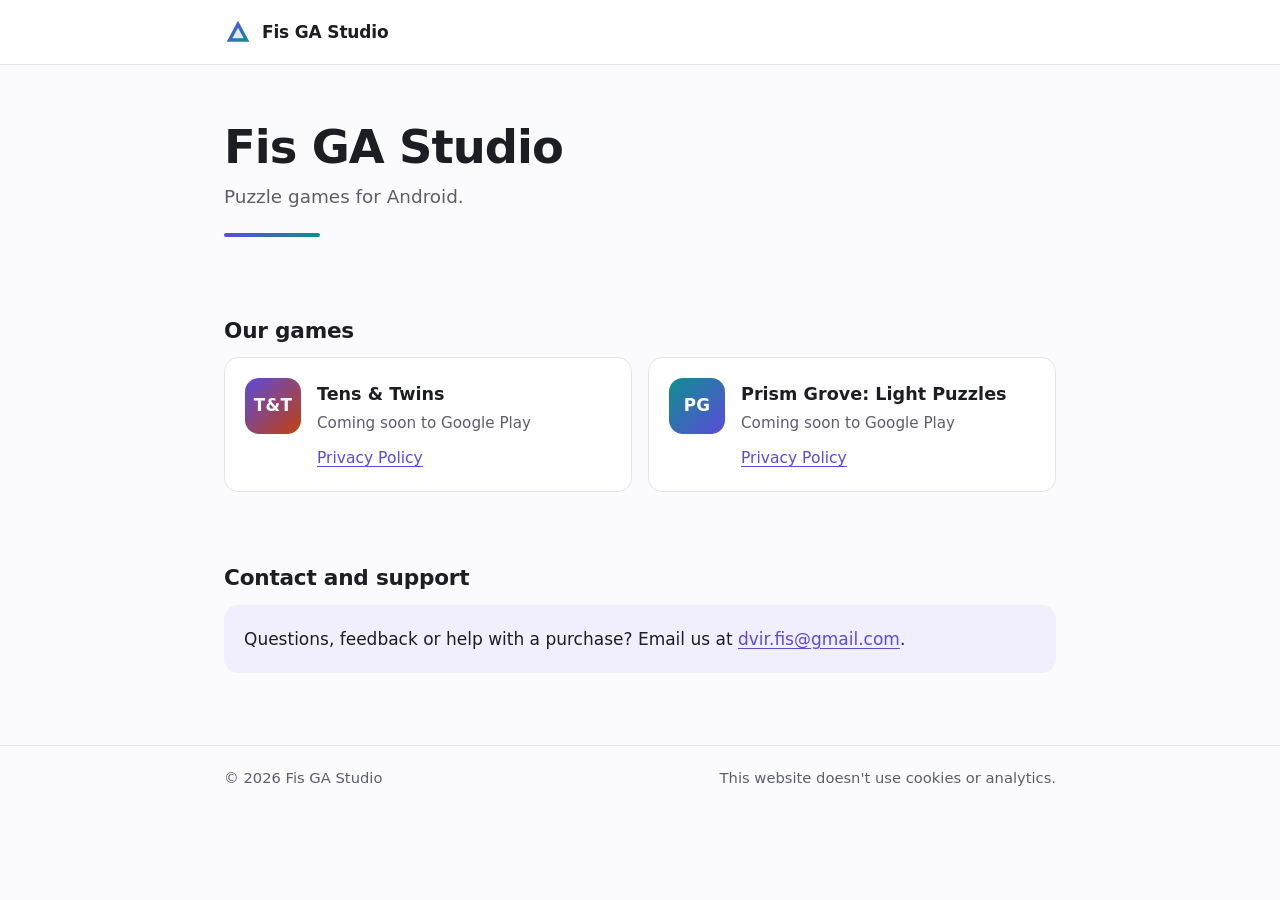
==== index.html @ d207b7dd "Add studio site, privacy policies and app-ads.txt" ====
<!doctype html>
<html lang="en">
<head>
  <meta charset="utf-8">
  <meta name="viewport" content="width=device-width, initial-scale=1">
  <title>Fis GA Studio</title>
  <meta name="description" content="Fis GA Studio makes puzzle games for Android: Tens &amp; Twins and Prism Grove: Light Puzzles. Privacy policies and contact details.">
  <meta name="color-scheme" content="light dark">
  <link rel="icon" href="data:image/svg+xml,%3Csvg xmlns='http://www.w3.org/2000/svg' viewBox='0 0 32 32'%3E%3Cpath d='M16 3 29 27H3z' fill='%235b4bdb'/%3E%3Cpath d='M16 11l6.5 12h-13z' fill='%23fff' opacity='.85'/%3E%3C/svg%3E">
  <link rel="stylesheet" href="style.css">
</head>
<body>
  <a class="skip" href="#main">Skip to content</a>

  <header class="site-header">
    <div class="wrap">
      <a class="brand" href="./">
        <svg width="28" height="28" viewBox="0 0 32 32" aria-hidden="true">
          <defs>
            <linearGradient id="brand-g" x1="0" y1="0" x2="1" y2="1">
              <stop offset="0" stop-color="#5b4bdb"/>
              <stop offset="1" stop-color="#0f8f8f"/>
            </linearGradient>
          </defs>
          <path d="M16 3 29 27H3z" fill="url(#brand-g)"/>
          <path d="M16 11l6.5 12h-13z" fill="#fff" opacity=".85"/>
        </svg>
        Fis GA Studio
      </a>
    </div>
  </header>

  <main id="main" class="wrap">
    <div class="hero">
      <h1>Fis GA Studio</h1>
      <p>Puzzle games for Android.</p>
      <div class="prism-bar" aria-hidden="true"></div>
    </div>

    <section aria-labelledby="games-title">
      <h2 id="games-title">Our games</h2>
      <div class="games">
        <article class="card">
          <div class="tile tt" aria-hidden="true">T&amp;T</div>
          <div>
            <h3>Tens &amp; Twins</h3>
            <p class="status">Coming soon to Google Play</p>
            <ul class="links">
              <li><a href="tens-and-twins-privacy.html">Privacy Policy</a></li>
            </ul>
          </div>
        </article>

        <article class="card">
          <div class="tile pg" aria-hidden="true">PG</div>
          <div>
            <h3>Prism Grove: Light Puzzles</h3>
            <p class="status">Coming soon to Google Play</p>
            <ul class="links">
              <li><a href="prism-grove-privacy.html">Privacy Policy</a></li>
            </ul>
          </div>
        </article>
      </div>
    </section>

    <section aria-labelledby="contact-title">
      <h2 id="contact-title">Contact and support</h2>
      <div class="contact">
        <p>Questions, feedback or help with a purchase? Email us at <a href="mailto:dvir.fis@gmail.com">dvir.fis@gmail.com</a>.</p>
      </div>
    </section>
  </main>

  <footer class="site-footer">
    <div class="wrap">
      <p>&copy; 2026 Fis GA Studio</p>
      <p>This website doesn't use cookies or analytics.</p>
    </div>
  </footer>
</body>
</html>
---- style.css ----
:root {
  color-scheme: light dark;
  --bg: #fbfbfd;
  --surface: #ffffff;
  --text: #1d1d24;
  --muted: #5d5d6b;
  --border: #e4e4ea;
  --accent: #5b4bdb;
  --accent-2: #0f8f8f;
  --tint: #f1effe;
  --radius: 14px;
  --font: system-ui, -apple-system, "Segoe UI", Roboto, "Helvetica Neue", Arial, sans-serif;
}

@media (prefers-color-scheme: dark) {
  :root {
    --bg: #121217;
    --surface: #1b1b22;
    --text: #ececf1;
    --muted: #a3a3b2;
    --border: #2c2c36;
    --accent: #a99bff;
    --accent-2: #4fd1c5;
    --tint: #211f33;
  }
}

*,
*::before,
*::after {
  box-sizing: border-box;
}

html {
  -webkit-text-size-adjust: 100%;
}

body {
  margin: 0;
  background: var(--bg);
  color: var(--text);
  font-family: var(--font);
  font-size: 17px;
  line-height: 1.65;
}

a {
  color: var(--accent);
  text-underline-offset: 3px;
}

a:hover {
  text-decoration-thickness: 2px;
}

a:focus-visible {
  outline: 3px solid var(--accent);
  outline-offset: 2px;
  border-radius: 4px;
}

.skip {
  position: absolute;
  left: -9999px;
}

.skip:focus {
  left: 16px;
  top: 12px;
  background: var(--surface);
  padding: 8px 12px;
  border-radius: 8px;
  z-index: 10;
}

.wrap {
  width: 100%;
  max-width: 880px;
  margin: 0 auto;
  padding: 0 16px;
}

.wrap.narrow {
  max-width: 720px;
}

@media (min-width: 640px) {
  .wrap {
    padding: 0 24px;
  }
}

/* Header */
.site-header {
  border-bottom: 1px solid var(--border);
  background: var(--surface);
}

.site-header .wrap {
  display: flex;
  align-items: center;
  justify-content: space-between;
  gap: 12px;
  min-height: 64px;
}

.brand {
  display: inline-flex;
  align-items: center;
  gap: 10px;
  color: var(--text);
  text-decoration: none;
  font-weight: 700;
  letter-spacing: -0.01em;
}

.brand svg {
  flex: none;
}

/* Home hero */
.hero {
  padding: 56px 0 32px;
}

.hero h1 {
  margin: 0 0 8px;
  font-size: clamp(2rem, 6vw, 2.9rem);
  line-height: 1.15;
  letter-spacing: -0.02em;
}

.hero p {
  margin: 0;
  color: var(--muted);
  font-size: 1.15rem;
}

.prism-bar {
  height: 4px;
  width: 96px;
  margin: 20px 0 0;
  border-radius: 4px;
  background: linear-gradient(90deg, var(--accent), var(--accent-2));
}

/* Sections */
section {
  padding: 16px 0 24px;
}

h2 {
  font-size: 1.35rem;
  line-height: 1.3;
  margin: 32px 0 12px;
  letter-spacing: -0.01em;
}

h3 {
  font-size: 1.08rem;
  margin: 24px 0 8px;
}

/* Game cards */
.games {
  display: grid;
  gap: 16px;
  grid-template-columns: 1fr;
}

@media (min-width: 640px) {
  .games {
    grid-template-columns: 1fr 1fr;
  }
}

.card {
  display: flex;
  gap: 16px;
  align-items: flex-start;
  padding: 20px;
  background: var(--surface);
  border: 1px solid var(--border);
  border-radius: var(--radius);
}

.tile {
  flex: none;
  width: 56px;
  height: 56px;
  border-radius: 14px;
  display: grid;
  place-items: center;
  color: #ffffff;
  font-weight: 800;
  font-size: 1.05rem;
  letter-spacing: 0.02em;
}

.tile.tt {
  background: linear-gradient(135deg, #5b4bdb, #c2410c);
}

.tile.pg {
  background: linear-gradient(135deg, #0f8f8f, #5b4bdb);
}

.card h3 {
  margin: 2px 0 2px;
  font-size: 1.1rem;
}

.card .status {
  margin: 0 0 10px;
  color: var(--muted);
  font-size: 0.95rem;
}

.card .links {
  margin: 0;
  padding: 0;
  list-style: none;
  font-size: 0.97rem;
}

.contact {
  padding: 20px;
  background: var(--tint);
  border-radius: var(--radius);
}

.contact p {
  margin: 0;
}

/* Policy pages */
.doc-head {
  padding: 40px 0 8px;
}

.doc-head .kicker {
  margin: 0 0 6px;
  font-size: 0.9rem;
  font-weight: 600;
  color: var(--accent-2);
  text-transform: uppercase;
  letter-spacing: 0.06em;
}

.doc-head h1 {
  margin: 0 0 8px;
  font-size: clamp(1.75rem, 5vw, 2.3rem);
  line-height: 1.2;
  letter-spacing: -0.02em;
}

.doc-head .updated {
  margin: 0;
  color: var(--muted);
  font-size: 0.95rem;
}

.summary {
  margin: 24px 0 8px;
  padding: 18px 20px;
  background: var(--tint);
  border-radius: var(--radius);
}

.summary h2 {
  margin-top: 0;
  font-size: 1.1rem;
}

.summary ul {
  margin: 0;
  padding-left: 1.2em;
}

.toc {
  margin: 20px 0 8px;
  padding: 16px 20px;
  border: 1px solid var(--border);
  border-radius: var(--radius);
  background: var(--surface);
  font-size: 0.97rem;
}

.toc h2 {
  margin: 0 0 6px;
  font-size: 1rem;
}

.toc ol {
  margin: 0;
  padding-left: 1.3em;
  columns: 1;
}

@media (min-width: 640px) {
  .toc ol {
    columns: 2;
    column-gap: 32px;
  }
}

.doc > h2 {
  scroll-margin-top: 16px;
  padding-top: 24px;
  border-top: 1px solid var(--border);
}

.doc .toc li {
  margin: 0;
  padding: 2px 0;
  break-inside: avoid;
}

.doc ul {
  padding-left: 1.2em;
}

.doc li {
  margin: 4px 0;
}

/* Footer */
.site-footer {
  margin-top: 48px;
  border-top: 1px solid var(--border);
  color: var(--muted);
  font-size: 0.92rem;
}

.site-footer .wrap {
  padding-top: 20px;
  padding-bottom: 32px;
  display: flex;
  flex-wrap: wrap;
  gap: 8px 24px;
  justify-content: space-between;
}

.site-footer p {
  margin: 0;
}
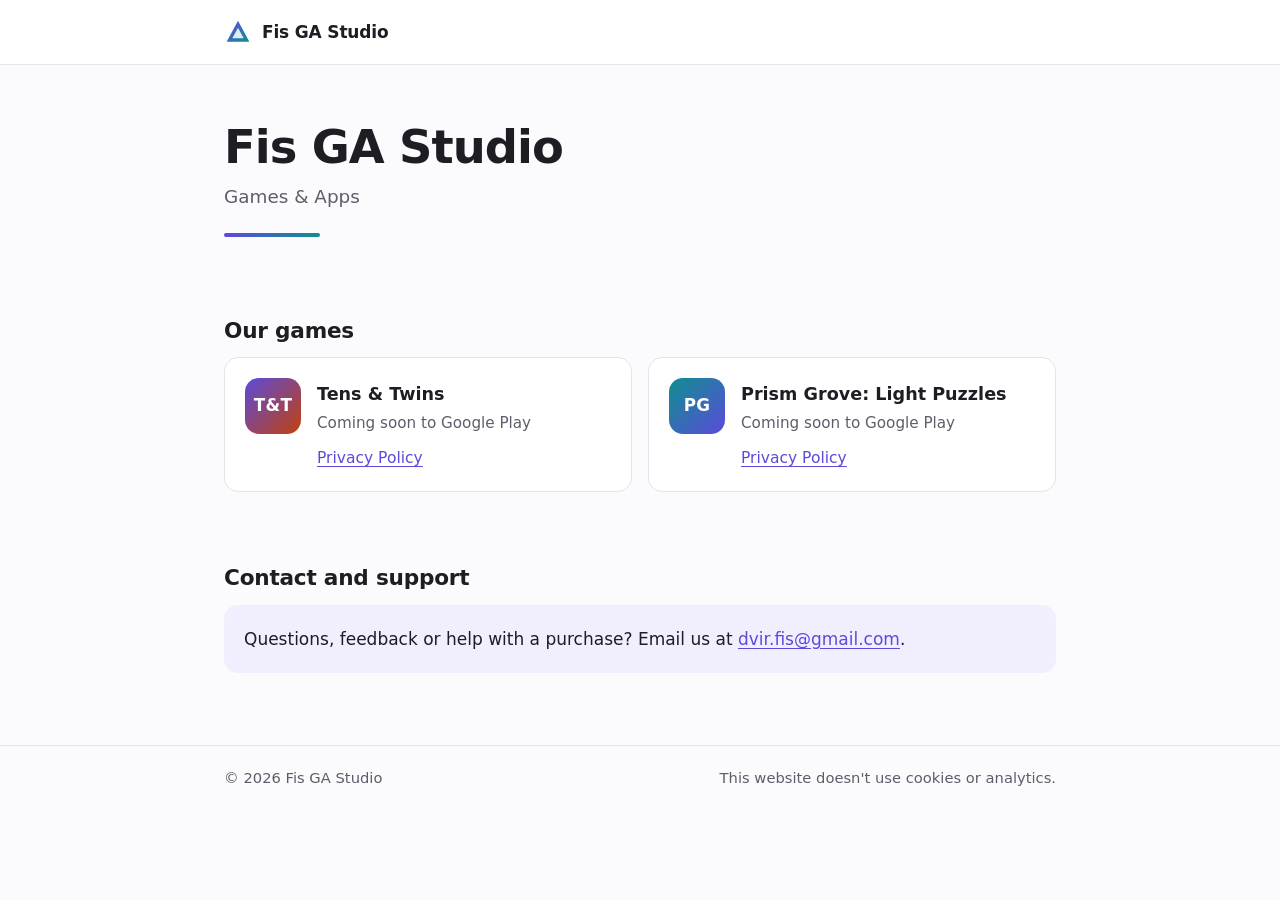
==== commit 6f4740ca: "Update home tagline to Games & Apps" ====
--- a/index.html
+++ b/index.html
@@ -4,7 +4,7 @@
   <meta charset="utf-8">
   <meta name="viewport" content="width=device-width, initial-scale=1">
   <title>Fis GA Studio</title>
-  <meta name="description" content="Fis GA Studio makes puzzle games for Android: Tens &amp; Twins and Prism Grove: Light Puzzles. Privacy policies and contact details.">
+  <meta name="description" content="Fis GA Studio, Games &amp; Apps. Home of Tens &amp; Twins and Prism Grove: Light Puzzles, with privacy policies and contact details.">
   <meta name="color-scheme" content="light dark">
   <link rel="icon" href="data:image/svg+xml,%3Csvg xmlns='http://www.w3.org/2000/svg' viewBox='0 0 32 32'%3E%3Cpath d='M16 3 29 27H3z' fill='%235b4bdb'/%3E%3Cpath d='M16 11l6.5 12h-13z' fill='%23fff' opacity='.85'/%3E%3C/svg%3E">
   <link rel="stylesheet" href="style.css">
@@ -33,7 +33,7 @@
   <main id="main" class="wrap">
     <div class="hero">
       <h1>Fis GA Studio</h1>
-      <p>Puzzle games for Android.</p>
+      <p>Games &amp; Apps</p>
       <div class="prism-bar" aria-hidden="true"></div>
     </div>
 
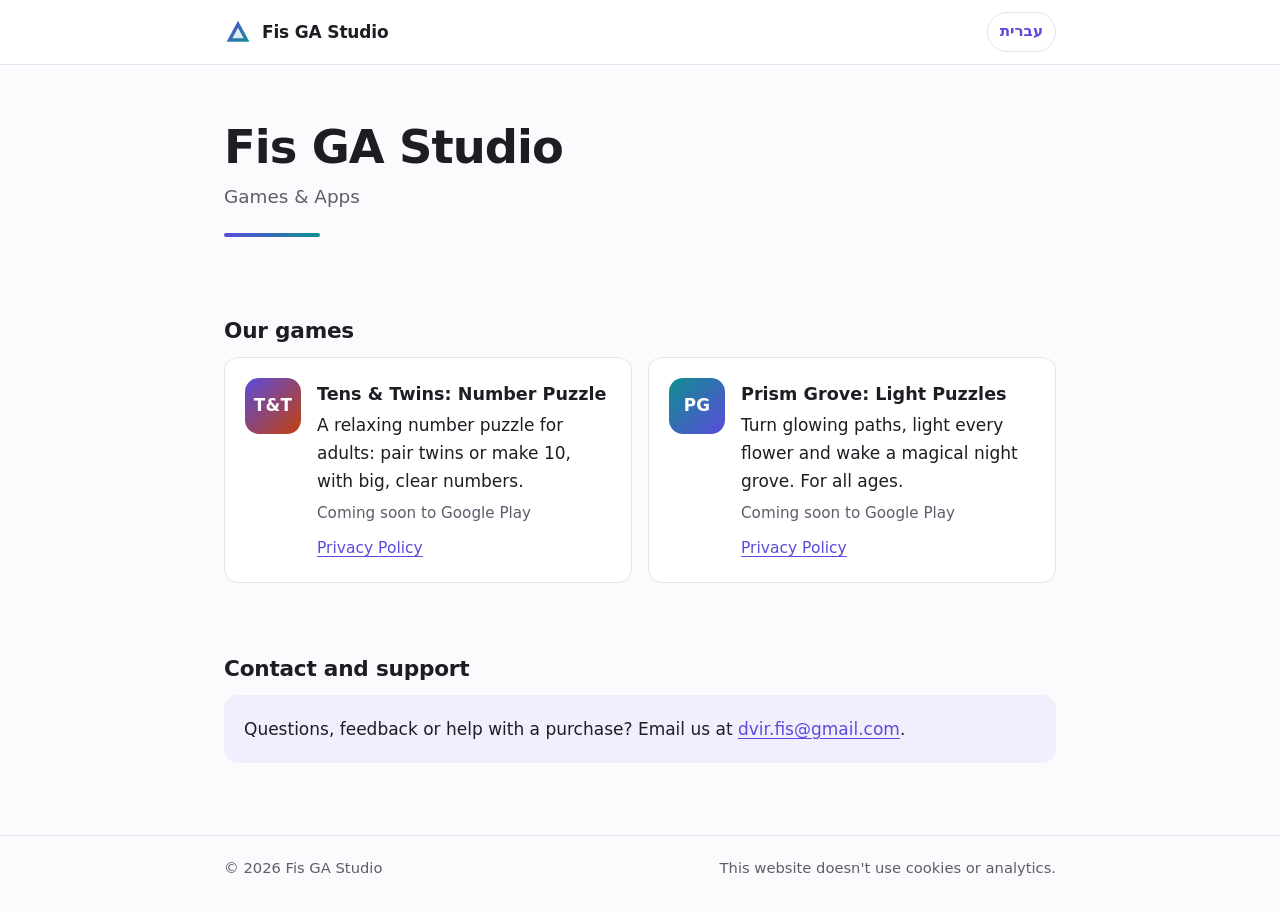
==== commit 8c939c57: "Open each page in the visitor's language by default" ====
--- a/index.html
+++ b/index.html
@@ -1,13 +1,15 @@
 <!doctype html>
-<html lang="en">
+<html lang="en" dir="ltr">
 <head>
   <meta charset="utf-8">
   <meta name="viewport" content="width=device-width, initial-scale=1">
   <title>Fis GA Studio</title>
   <meta name="description" content="Fis GA Studio, Games &amp; Apps. Home of Tens &amp; Twins and Prism Grove: Light Puzzles, with privacy policies and contact details.">
   <meta name="color-scheme" content="light dark">
+  <link rel="alternate" hreflang="he" href="https://dvirf8969.github.io/he.html">
   <link rel="icon" href="data:image/svg+xml,%3Csvg xmlns='http://www.w3.org/2000/svg' viewBox='0 0 32 32'%3E%3Cpath d='M16 3 29 27H3z' fill='%235b4bdb'/%3E%3Cpath d='M16 11l6.5 12h-13z' fill='%23fff' opacity='.85'/%3E%3C/svg%3E">
   <link rel="stylesheet" href="style.css">
+  <script>(function(){var k='fis-lang',s=null;try{s=localStorage.getItem(k)}catch(e){}if(/[?&]lang=en(&|$)/.test(location.search)){try{localStorage.setItem(k,'en')}catch(e){}return}if(s==='en')return;var l=((navigator.languages&&navigator.languages[0])||navigator.language||'').toLowerCase();if(s==='he'||l.indexOf('he')===0||l.indexOf('iw')===0)location.replace('he.html')})();</script>
 </head>
 <body>
   <a class="skip" href="#main">Skip to content</a>
@@ -27,6 +29,7 @@
         </svg>
         Fis GA Studio
       </a>
+      <a class="lang" href="he.html" lang="he" hreflang="he">עברית</a>
     </div>
   </header>
 
@@ -43,7 +46,8 @@
         <article class="card">
           <div class="tile tt" aria-hidden="true">T&amp;T</div>
           <div>
-            <h3>Tens &amp; Twins</h3>
+            <h3>Tens &amp; Twins: Number Puzzle</h3>
+            <p class="blurb">A relaxing number puzzle for adults: pair twins or make 10, with big, clear numbers.</p>
             <p class="status">Coming soon to Google Play</p>
             <ul class="links">
               <li><a href="tens-and-twins-privacy.html">Privacy Policy</a></li>
@@ -55,6 +59,7 @@
           <div class="tile pg" aria-hidden="true">PG</div>
           <div>
             <h3>Prism Grove: Light Puzzles</h3>
+            <p class="blurb">Turn glowing paths, light every flower and wake a magical night grove. For all ages.</p>
             <p class="status">Coming soon to Google Play</p>
             <ul class="links">
               <li><a href="prism-grove-privacy.html">Privacy Policy</a></li>
--- a/style.css
+++ b/style.css
@@ -61,11 +61,11 @@
 
 .skip {
   position: absolute;
-  left: -9999px;
+  inset-inline-start: -9999px;
 }
 
 .skip:focus {
-  left: 16px;
+  inset-inline-start: 16px;
   top: 12px;
   background: var(--surface);
   padding: 8px 12px;
@@ -116,6 +116,20 @@
 
 .brand svg {
   flex: none;
+}
+
+.lang {
+  color: var(--accent);
+  font-weight: 600;
+  font-size: 0.95rem;
+  text-decoration: none;
+  padding: 6px 12px;
+  border: 1px solid var(--border);
+  border-radius: 999px;
+}
+
+.lang:hover {
+  background: var(--tint);
 }
 
 /* Home hero */
@@ -210,6 +224,10 @@
   font-size: 1.1rem;
 }
 
+.card .blurb {
+  margin: 0 0 6px;
+}
+
 .card .status {
   margin: 0 0 10px;
   color: var(--muted);
@@ -274,7 +292,8 @@
 
 .summary ul {
   margin: 0;
-  padding-left: 1.2em;
+  padding: 0;
+  padding-inline-start: 1.2em;
 }
 
 .toc {
@@ -293,7 +312,8 @@
 
 .toc ol {
   margin: 0;
-  padding-left: 1.3em;
+  padding: 0;
+  padding-inline-start: 1.3em;
   columns: 1;
 }
 
@@ -317,7 +337,8 @@
 }
 
 .doc ul {
-  padding-left: 1.2em;
+  padding: 0;
+  padding-inline-start: 1.2em;
 }
 
 .doc li {
@@ -344,3 +365,21 @@
 .site-footer p {
   margin: 0;
 }
+
+/* Hebrew pages */
+[dir="rtl"] h1,
+[dir="rtl"] h2,
+[dir="rtl"] h3,
+[dir="rtl"] .brand {
+  letter-spacing: 0;
+}
+
+[dir="rtl"] .doc-head .kicker {
+  text-transform: none;
+  letter-spacing: 0;
+}
+
+.ltr {
+  direction: ltr;
+  unicode-bidi: isolate;
+}
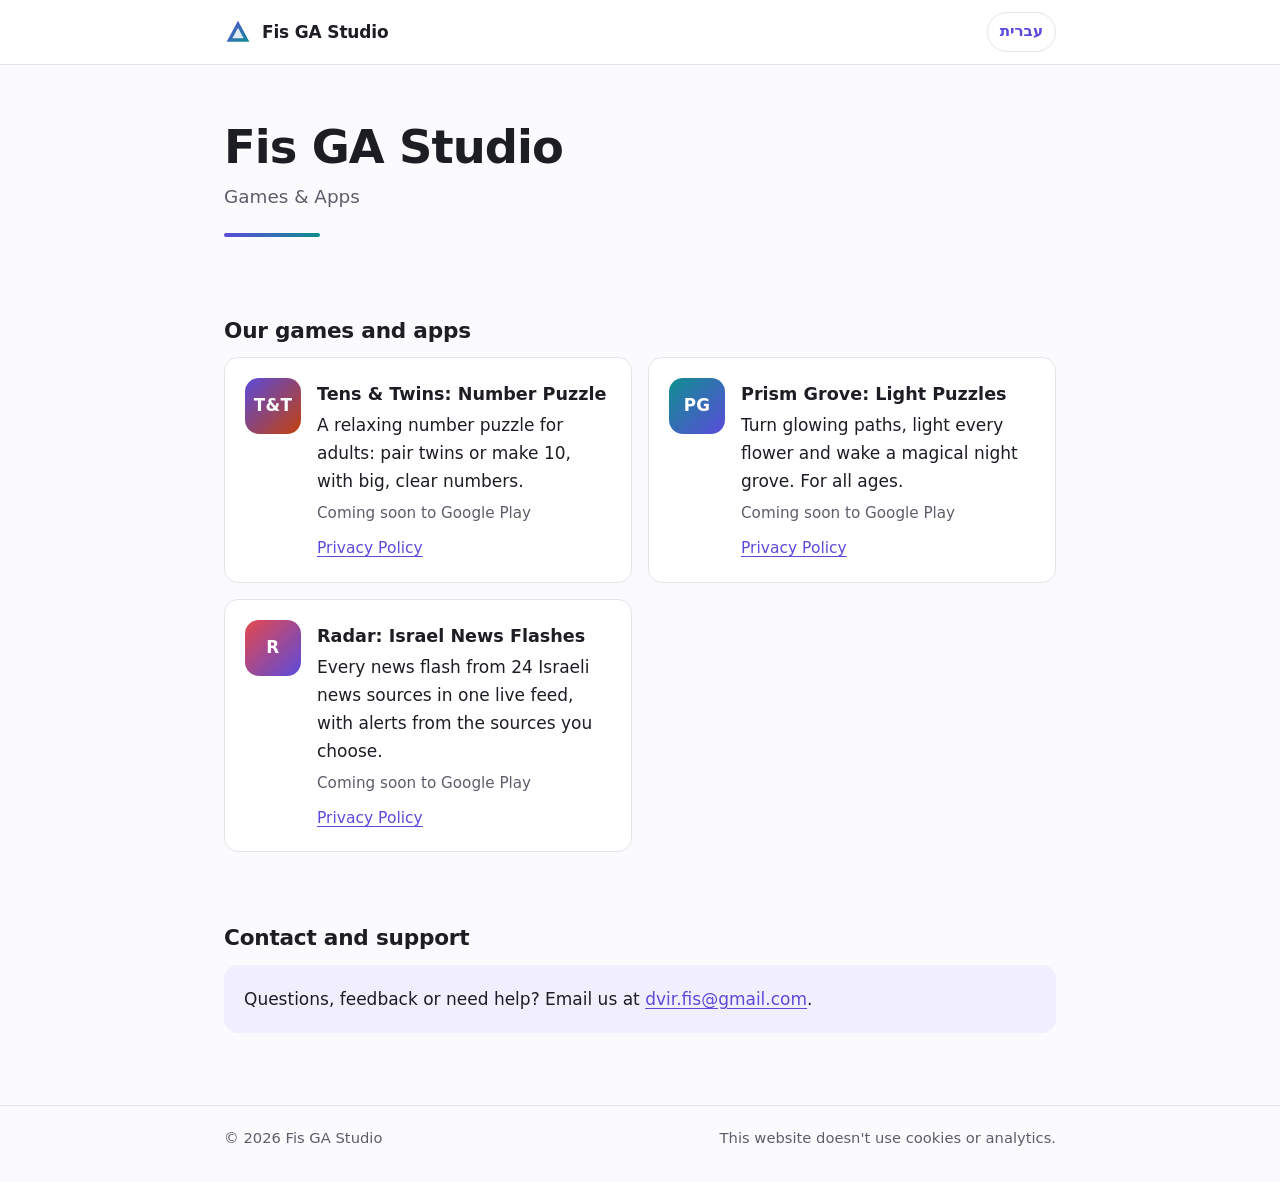
==== commit 487e1643: "Add the Radar privacy policy (with AdMob) and remove in-app purchases from the game policies Radar: " ====
--- a/index.html
+++ b/index.html
@@ -4,7 +4,7 @@
   <meta charset="utf-8">
   <meta name="viewport" content="width=device-width, initial-scale=1">
   <title>Fis GA Studio</title>
-  <meta name="description" content="Fis GA Studio, Games &amp; Apps. Home of Tens &amp; Twins and Prism Grove: Light Puzzles, with privacy policies and contact details.">
+  <meta name="description" content="Fis GA Studio, Games &amp; Apps. Home of Tens &amp; Twins, Prism Grove: Light Puzzles and Radar, with privacy policies and contact details.">
   <meta name="color-scheme" content="light dark">
   <link rel="alternate" hreflang="he" href="https://dvirf8969.github.io/he.html">
   <link rel="icon" href="data:image/svg+xml,%3Csvg xmlns='http://www.w3.org/2000/svg' viewBox='0 0 32 32'%3E%3Cpath d='M16 3 29 27H3z' fill='%235b4bdb'/%3E%3Cpath d='M16 11l6.5 12h-13z' fill='%23fff' opacity='.85'/%3E%3C/svg%3E">
@@ -41,7 +41,7 @@
     </div>
 
     <section aria-labelledby="games-title">
-      <h2 id="games-title">Our games</h2>
+      <h2 id="games-title">Our games and apps</h2>
       <div class="games">
         <article class="card">
           <div class="tile tt" aria-hidden="true">T&amp;T</div>
@@ -66,13 +66,25 @@
             </ul>
           </div>
         </article>
+
+        <article class="card">
+          <div class="tile radar" aria-hidden="true">R</div>
+          <div>
+            <h3>Radar: Israel News Flashes</h3>
+            <p class="blurb">Every news flash from 24 Israeli news sources in one live feed, with alerts from the sources you choose.</p>
+            <p class="status">Coming soon to Google Play</p>
+            <ul class="links">
+              <li><a href="radar-privacy.html">Privacy Policy</a></li>
+            </ul>
+          </div>
+        </article>
       </div>
     </section>
 
     <section aria-labelledby="contact-title">
       <h2 id="contact-title">Contact and support</h2>
       <div class="contact">
-        <p>Questions, feedback or help with a purchase? Email us at <a href="mailto:dvir.fis@gmail.com">dvir.fis@gmail.com</a>.</p>
+        <p>Questions, feedback or need help? Email us at <a href="mailto:dvir.fis@gmail.com">dvir.fis@gmail.com</a>.</p>
       </div>
     </section>
   </main>
--- a/style.css
+++ b/style.css
@@ -219,6 +219,10 @@
   background: linear-gradient(135deg, #0f8f8f, #5b4bdb);
 }
 
+.tile.radar {
+  background: linear-gradient(135deg, #e5484d, #5b4bdb);
+}
+
 .card h3 {
   margin: 2px 0 2px;
   font-size: 1.1rem;
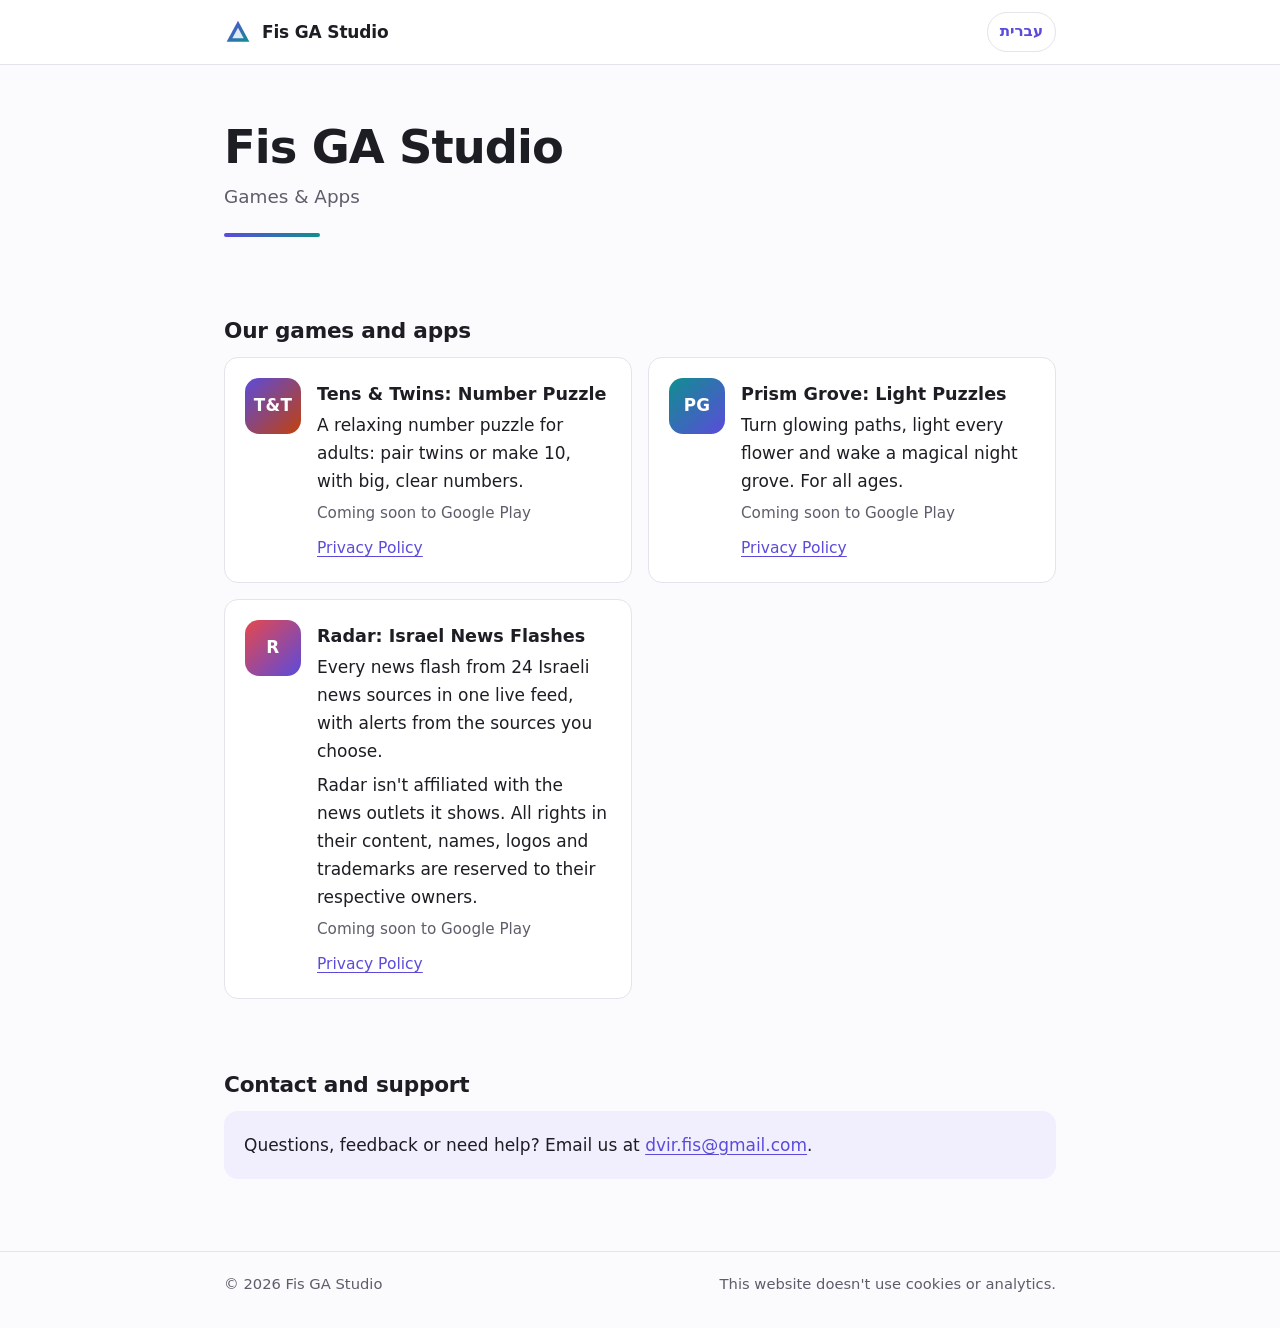
==== commit 9ae5b9ff: "Radar: state that all rights belong to the news outlets Home pages (English and Hebrew): the Radar c" ====
--- a/index.html
+++ b/index.html
@@ -72,6 +72,7 @@
           <div>
             <h3>Radar: Israel News Flashes</h3>
             <p class="blurb">Every news flash from 24 Israeli news sources in one live feed, with alerts from the sources you choose.</p>
+            <p class="blurb">Radar isn't affiliated with the news outlets it shows. All rights in their content, names, logos and trademarks are reserved to their respective owners.</p>
             <p class="status">Coming soon to Google Play</p>
             <ul class="links">
               <li><a href="radar-privacy.html">Privacy Policy</a></li>
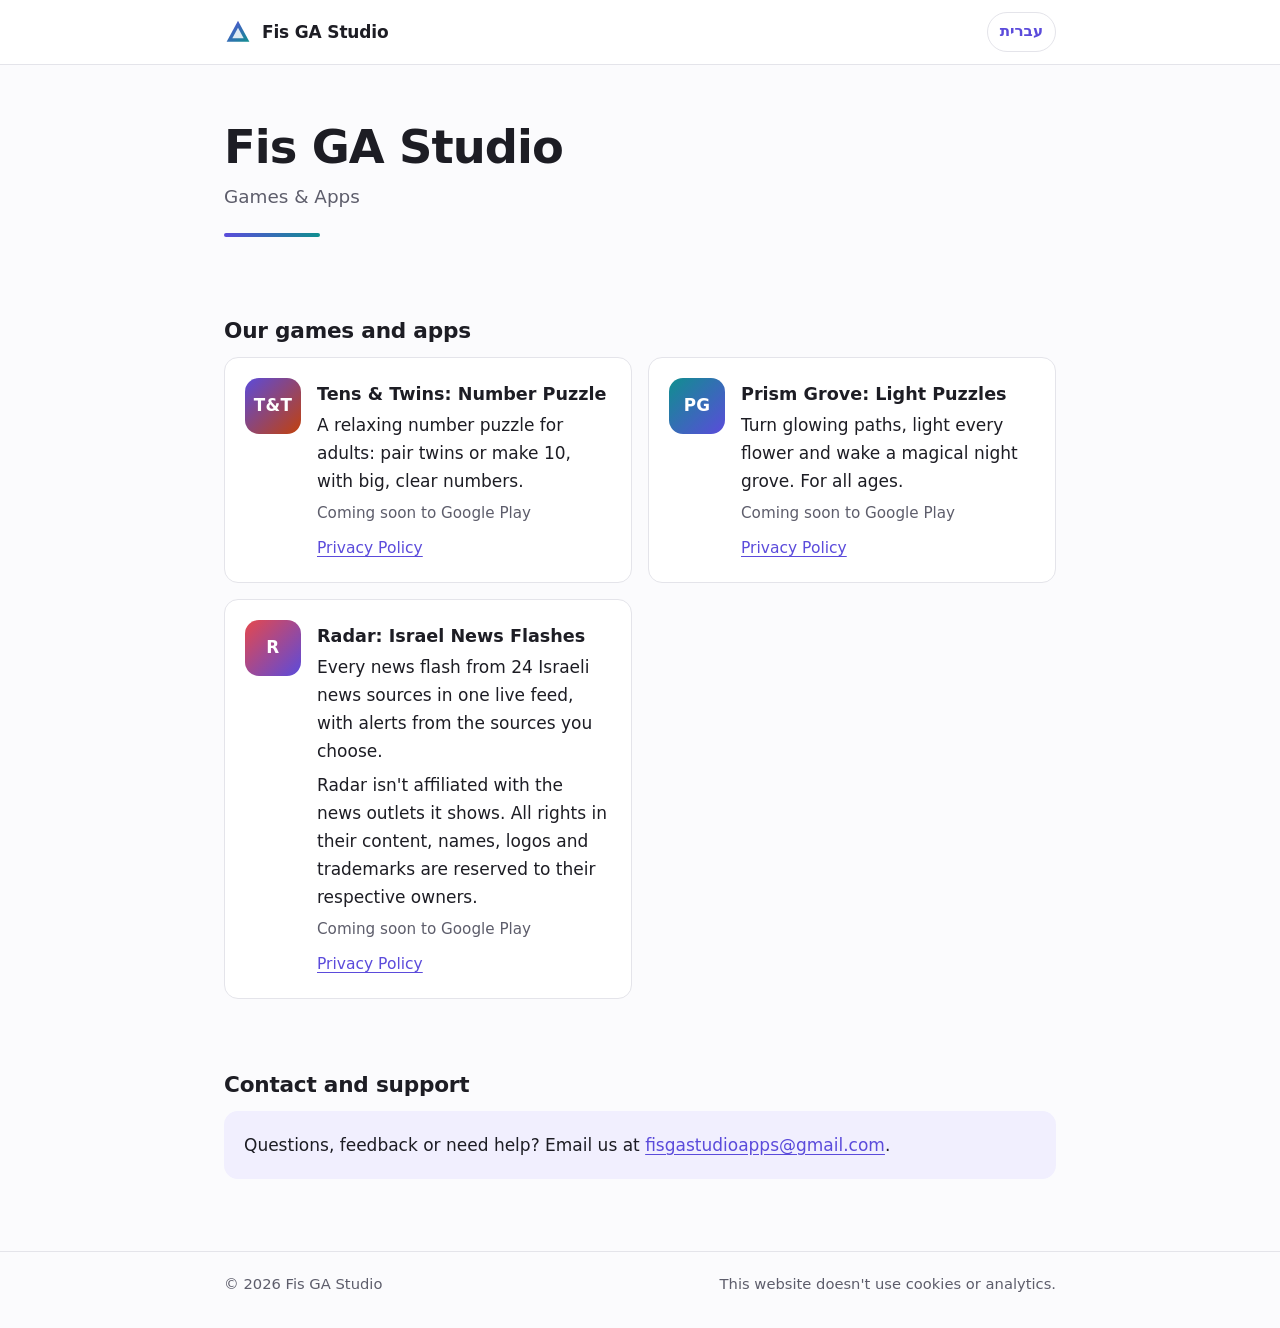
==== commit 15b7062c: "Use the studio contact email on the site" ====
--- a/index.html
+++ b/index.html
@@ -85,7 +85,7 @@
     <section aria-labelledby="contact-title">
       <h2 id="contact-title">Contact and support</h2>
       <div class="contact">
-        <p>Questions, feedback or need help? Email us at <a href="mailto:dvir.fis@gmail.com">dvir.fis@gmail.com</a>.</p>
+        <p>Questions, feedback or need help? Email us at <a href="mailto:fisgastudioapps@gmail.com">fisgastudioapps@gmail.com</a>.</p>
       </div>
     </section>
   </main>
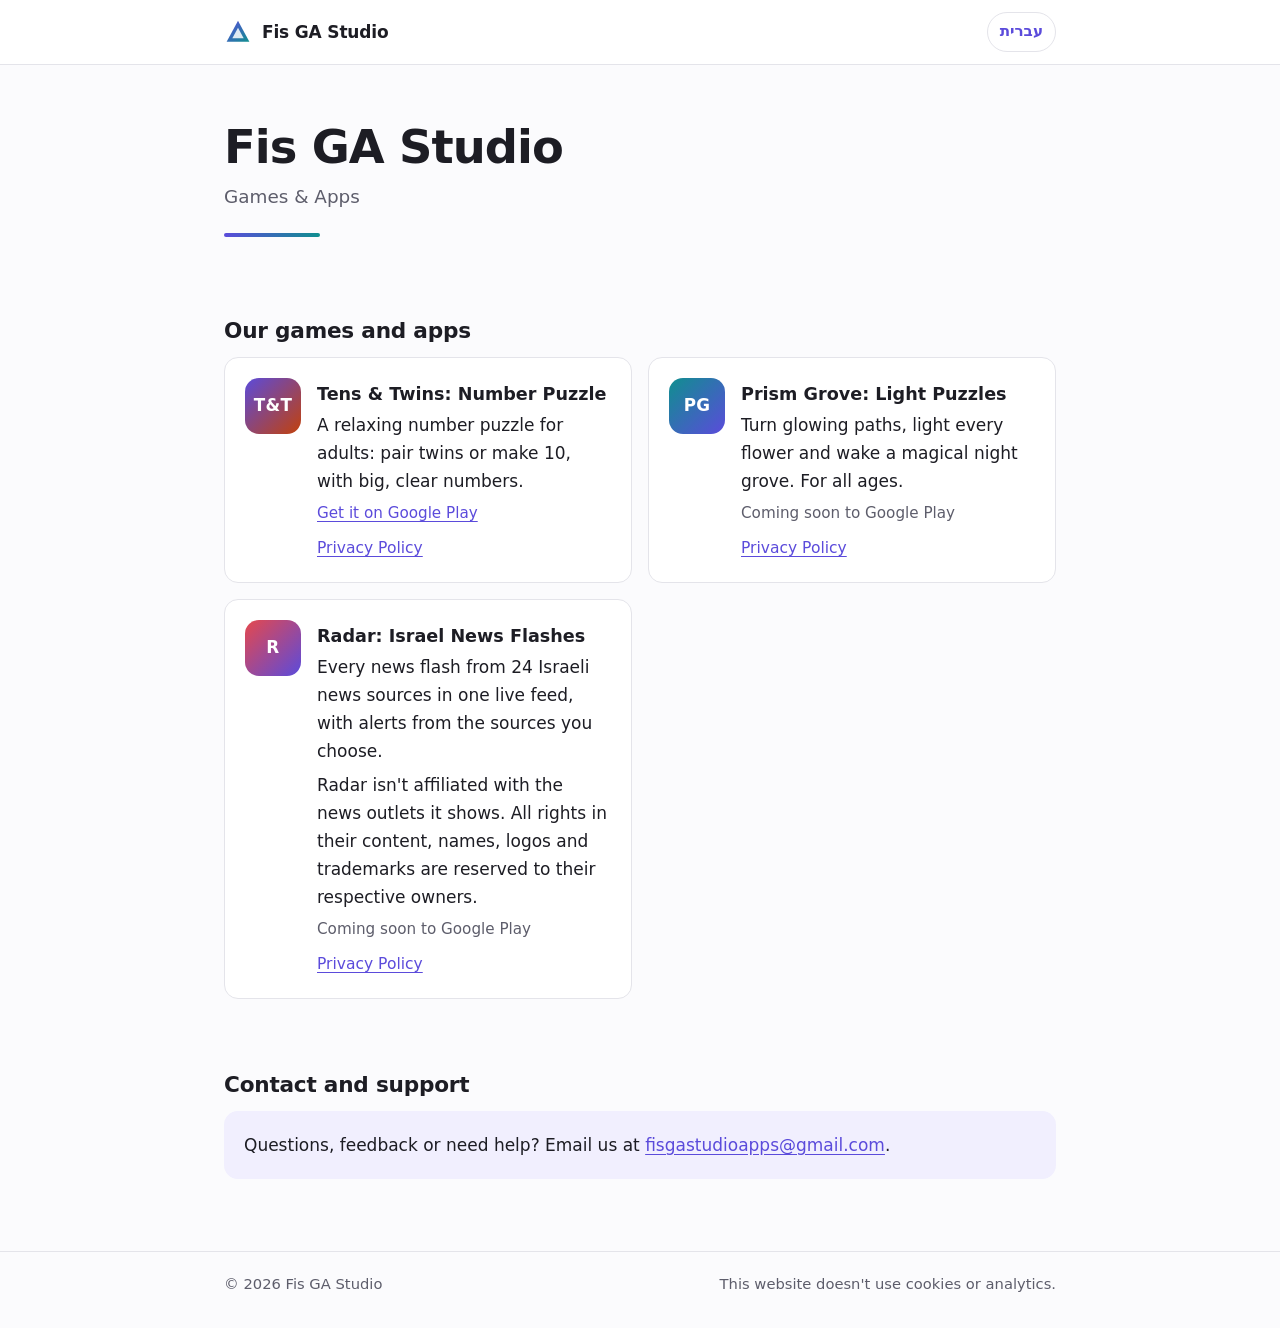
==== commit 2b3ad149: "Home page: store link for Tens & Twins" ====
--- a/index.html
+++ b/index.html
@@ -48,7 +48,7 @@
           <div>
             <h3>Tens &amp; Twins: Number Puzzle</h3>
             <p class="blurb">A relaxing number puzzle for adults: pair twins or make 10, with big, clear numbers.</p>
-            <p class="status">Coming soon to Google Play</p>
+            <p class="status"><a href="https://play.google.com/store/apps/details?id=com.FisGAStudio.tensandtwins">Get it on Google Play</a></p>
             <ul class="links">
               <li><a href="tens-and-twins-privacy.html">Privacy Policy</a></li>
             </ul>
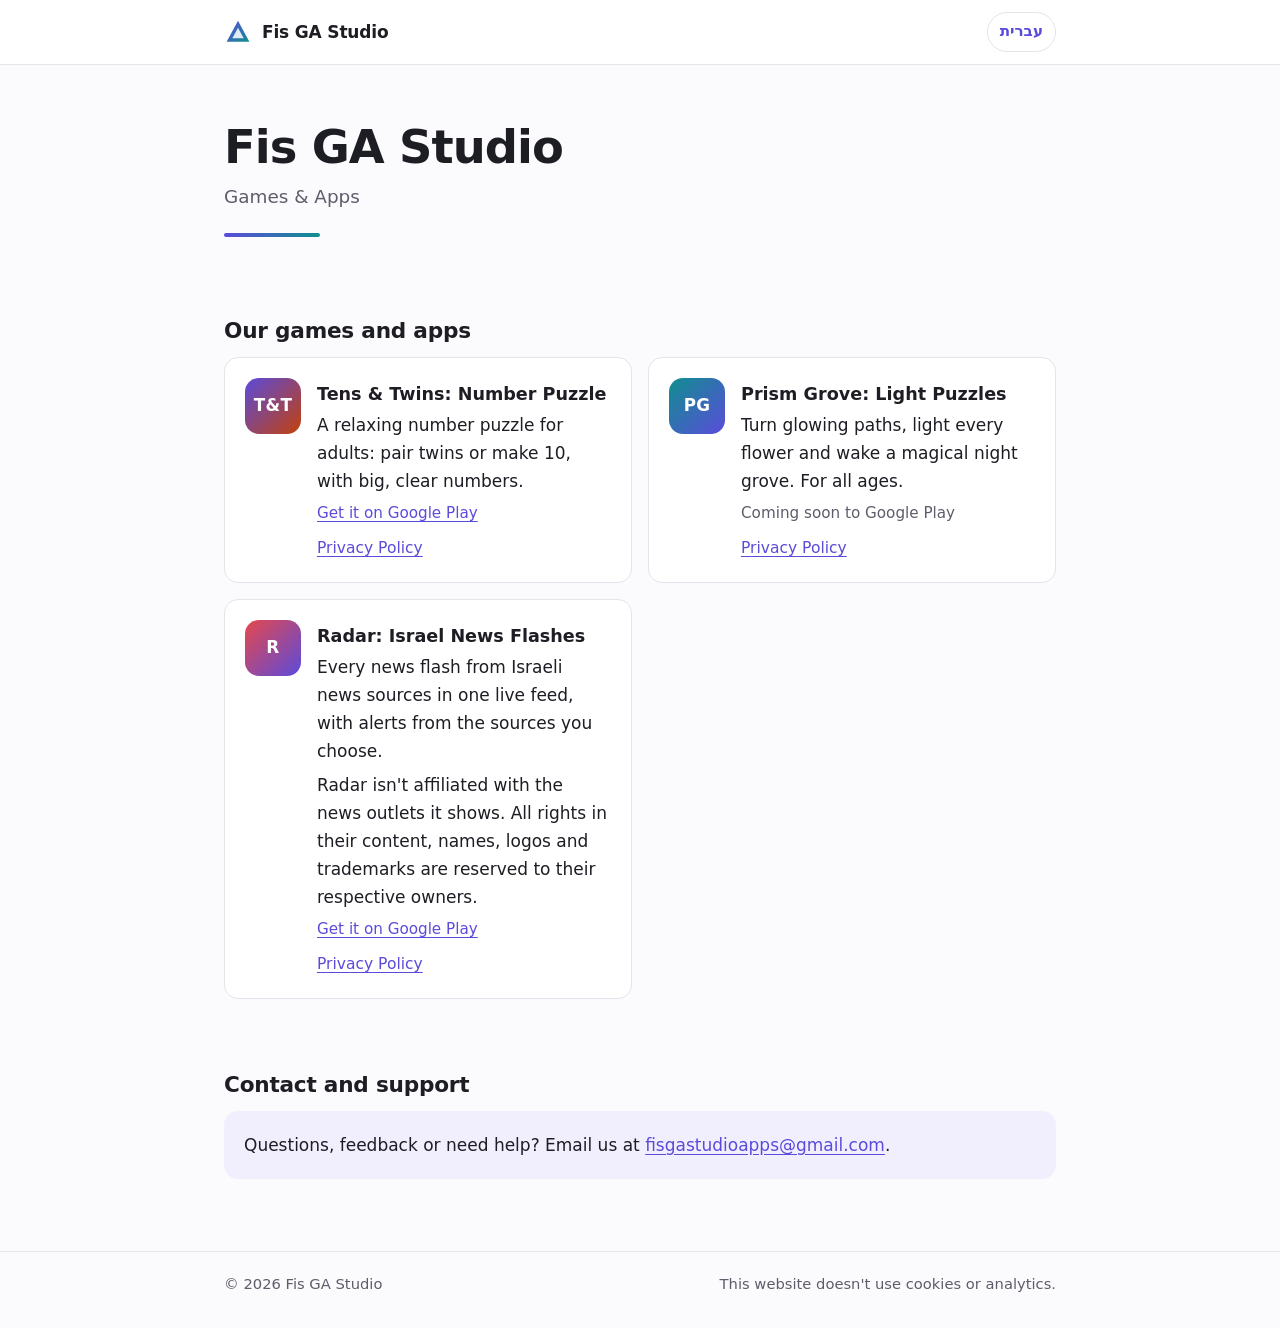
==== commit af9450db: "Home page: store link for Radar, and its card without the count of sources" ====
--- a/index.html
+++ b/index.html
@@ -71,9 +71,9 @@
           <div class="tile radar" aria-hidden="true">R</div>
           <div>
             <h3>Radar: Israel News Flashes</h3>
-            <p class="blurb">Every news flash from 24 Israeli news sources in one live feed, with alerts from the sources you choose.</p>
+            <p class="blurb">Every news flash from Israeli news sources in one live feed, with alerts from the sources you choose.</p>
             <p class="blurb">Radar isn't affiliated with the news outlets it shows. All rights in their content, names, logos and trademarks are reserved to their respective owners.</p>
-            <p class="status">Coming soon to Google Play</p>
+            <p class="status"><a href="https://play.google.com/store/apps/details?id=il.radar.news">Get it on Google Play</a></p>
             <ul class="links">
               <li><a href="radar-privacy.html">Privacy Policy</a></li>
             </ul>
